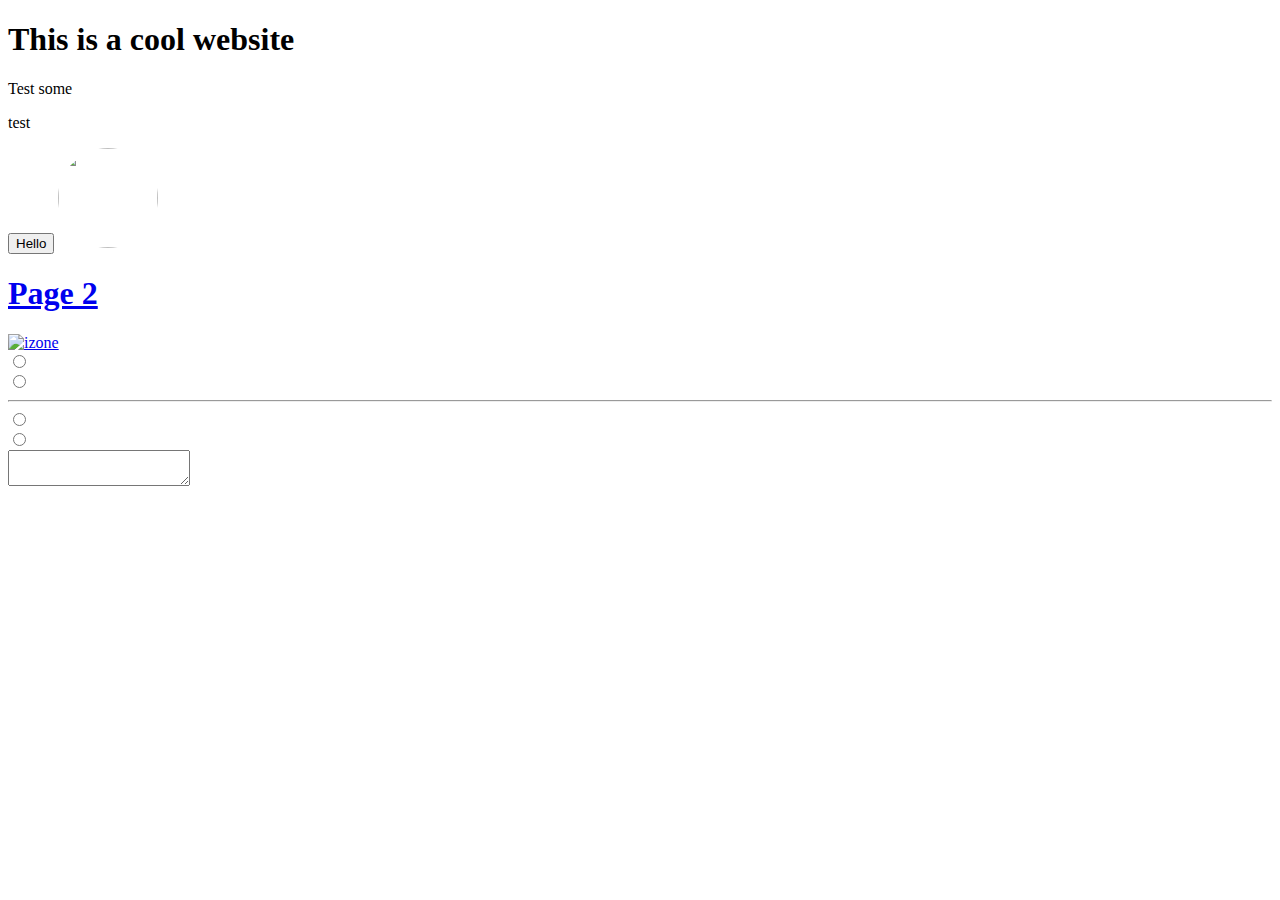
==== index.html @ 36f9b41d "Add files via upload" ====
<!DOCTYPE html>
<html>
     <head >
         <meta charset="UTF -8">
         <meta name="description" content="this is a cool website">
         <title>Riady Irawan </title>

         <style>
           .coba{
             width: 100px;
             height: 100px;
            object-fit: cover;
            object-position: center;
            border-radius: 100px;
           }
         </style>



     </head>
     <body style="background-color: rgb(255, 255, 255);" >
       <h1><div style="color: rgb(0, 0, 0);">This is a cool website</div></h1>

       <div>Test some </div>
       <p>test</p>
       <button>Hello</button>
    


        <img class="coba" src="bloom.jpg"/>
      <a href="page2.html"><h1>Page 2</h1></a>
      <a href="bloom.jpg"><img width="600" height="" src="bloom.jpg" alt="izone"/></a>
     <div><input name="tombol" type="radio"></div>
     <div><input name="tombol" type="radio"></div> 
     <hr>
     <div><input name="tombl"type="radio"></div> 
     <div><input name="tombl"type="radio"></div> 
     
      <textarea>
        
      </textarea>


     </body> 







</html>
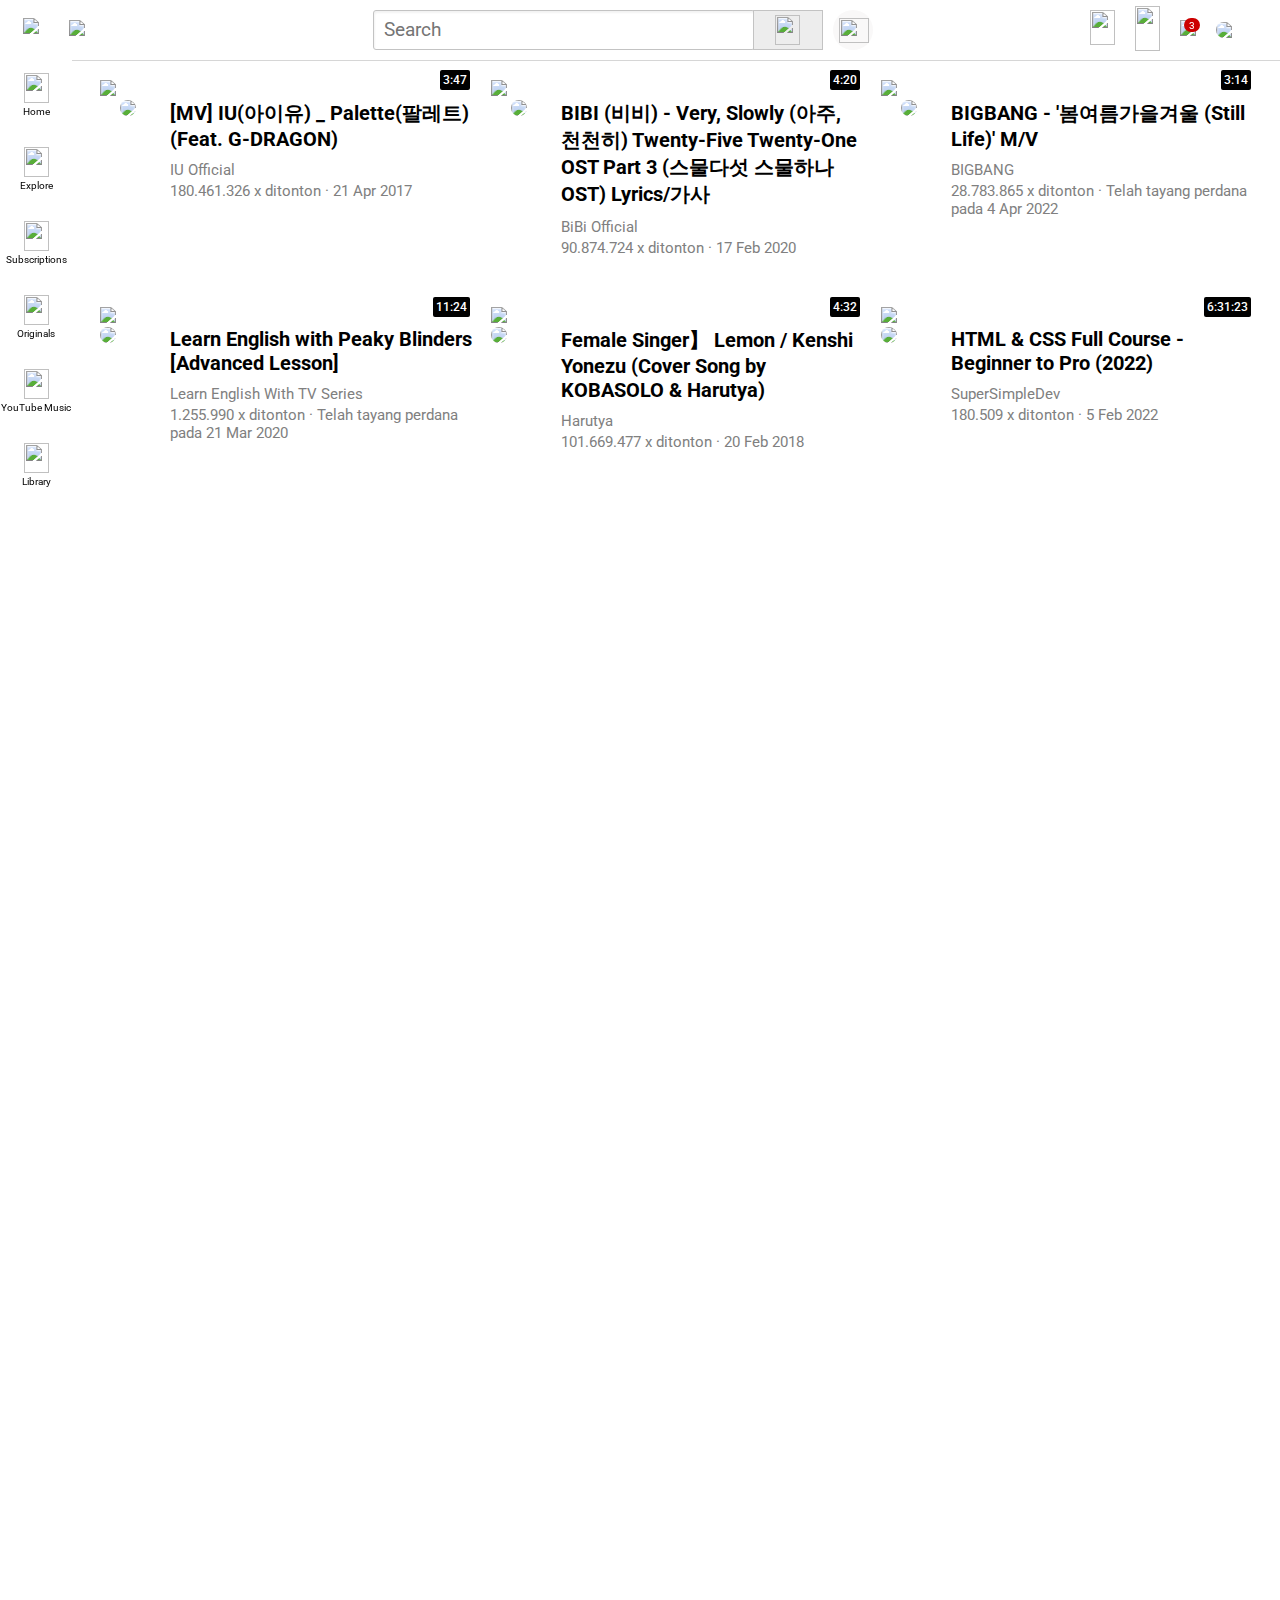
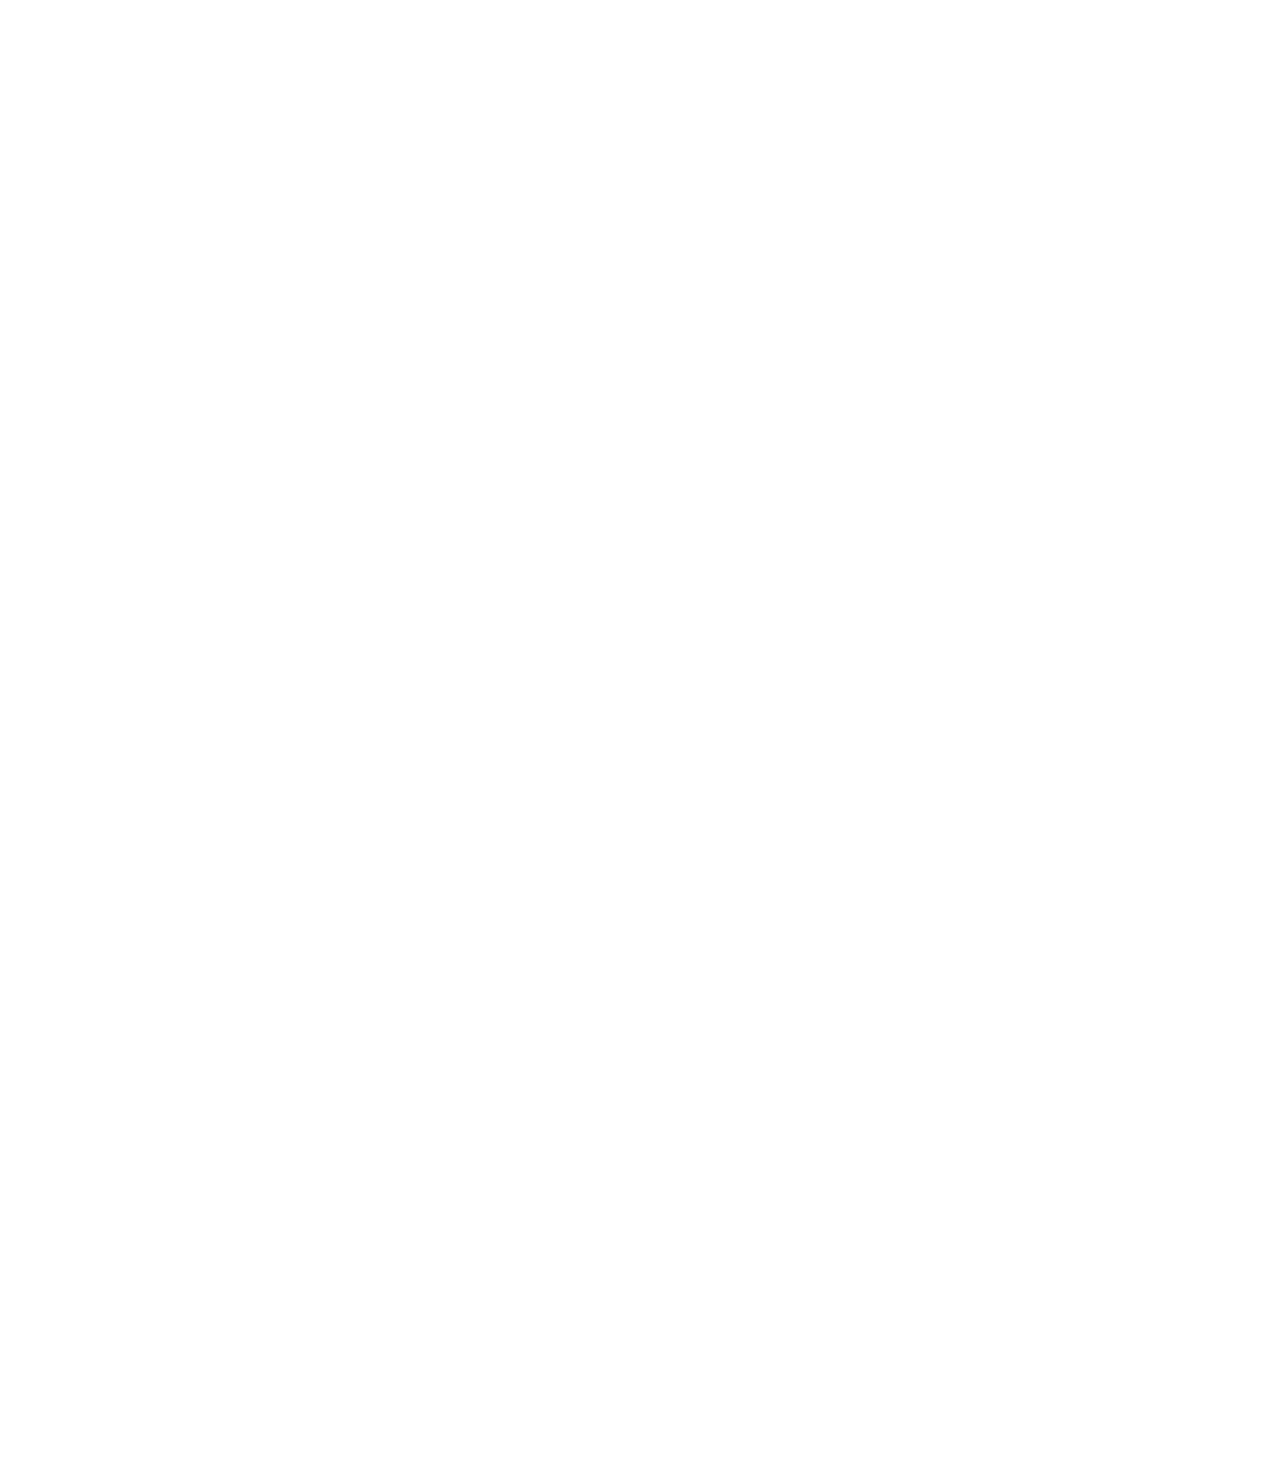
==== commit 324582b0: "Rename youtube.html to index.html" ====
--- a/index.html
+++ b/index.html
@@ -1,52 +1,252 @@
 <!DOCTYPE html>
 <html>
-     <head >
-         <meta charset="UTF -8">
-         <meta name="description" content="this is a cool website">
-         <title>Riady Irawan </title>
-
-         <style>
-           .coba{
-             width: 100px;
-             height: 100px;
-            object-fit: cover;
-            object-position: center;
-            border-radius: 100px;
-           }
-         </style>
-
-
-
-     </head>
-     <body style="background-color: rgb(255, 255, 255);" >
-       <h1><div style="color: rgb(0, 0, 0);">This is a cool website</div></h1>
-
-       <div>Test some </div>
-       <p>test</p>
-       <button>Hello</button>
-    
-
-
-        <img class="coba" src="bloom.jpg"/>
-      <a href="page2.html"><h1>Page 2</h1></a>
-      <a href="bloom.jpg"><img width="600" height="" src="bloom.jpg" alt="izone"/></a>
-     <div><input name="tombol" type="radio"></div>
-     <div><input name="tombol" type="radio"></div> 
-     <hr>
-     <div><input name="tombl"type="radio"></div> 
-     <div><input name="tombl"type="radio"></div> 
-     
-      <textarea>
+    <head>
+        <title>Youtube.com</title>
+        <link rel="stylesheet" href="iu.css">
+        <link rel="stylesheet" href="izone.css">
+        <link rel="stylesheet" href="atas.css">
+        <link rel="stylesheet" href="sidebar.css">
+        <link rel="preconnect" href="https://fonts.googleapis.com">
+        <link rel="preconnect" href="https://fonts.gstatic.com" crossorigin>  
+        <link href="https://fonts.googleapis.com/css2?family=Roboto:wght@400;500;700&display=swap" rel="stylesheet">
         
-      </textarea>
-
-
-     </body> 
-
-
-
-
-
-
-
-</html>+        
+    </head>
+    <body >
+
+      <div class="atas">
+        <div class="atas-kiri">
+            <img class = "garis-tiga" src="icon/hamburger-menu.svg">
+            <img class ="youtube-button" src="icon/youtube-logo.svg">
+        </div>
+        <div class="atas-tengah">
+          <input class="search-bar" type="search" placeholder="Search">
+          <button class="button-search">
+            <img class="search-button" src="icon/search.svg">
+            <div class="headhover">Search</div>
+          </button>
+         
+          <button class="search-voice-button">
+            <img class="voice-search" src="icon/voice-search-icon.svg">
+            <div class="headhover">Search with your voice</div>
+          </button>
+        </div>
+        <div class ="atas-kanan">
+          <div class="upload-contain">
+            <img class="upload-button" src="icon/upload.svg">
+            <div class="headhover">Create</div>
+          </div>
+         <div class="ytapps-contain">
+           <img class="youtube-apps-button" src="icon/youtube-apps.svg">
+           <div class="headhover">YouTube apps</div>
+         </div>
+          <div class="notif-contain">
+            <div class="angka-notif">
+              <div class="angka-dalam-notif ">3</div>
+              <img class="notif-button" src="icon/notifications.svg">
+              <div class="headhover">Notifications</div>
+            </div>
+          </div>
+           
+            <img  class="profil"src="logo/logo iu.jpg">
+
+        </div>
+      </div>
+
+
+
+
+      <div class="sidebar">
+        <div class="sidebar-link">
+          <img class ="home-button"src="icon/home.svg">
+          <p>Home</p>
+        </div>
+         <div class="sidebar-link">
+          <img class ="explore-button"src="icon/explore.svg">
+          <p>Explore</p>
+         </div>
+         <div class="sidebar-link">
+            <img class="subs" src="icon/subscriptions.svg">
+           <p>Subscriptions</p>
+         </div>
+         <div class="sidebar-link">
+            <img class="original" src="icon/originals.svg">
+           <p>Originals</p>
+         </div>
+         <div class="sidebar-link">
+           <img class="yt-music" src="icon/youtube-music.svg">
+          <p>YouTube Music</p>
+         </div>
+          <div class="sidebar-link">
+            <img class="library" src="icon/library.svg">
+            <p>Library</p>
+          </div>
+         
+      </div>
+
+
+
+
+
+
+  <div class="video-grid" >
+        <div class="palette">
+            <div class="thumbnail">
+                <div class="video-time">
+                3:47
+          </div>
+                <a href="https://www.youtube.com/watch?v=d9IxdwEFk1c"><img class="iu" src="thumbnail/iu pltt.png"></a>
+               
+            </div>
+            <div class="desc-iu">
+                <div class="profil">
+                    <a href="https://www.youtube.com/channel/UC3SyT4_WLHzN7JmHQwKQZww"><img  class="iu-profil"src="logo/logo iu.jpg"></a>
+                </div>
+                <div class ="video-info">
+                  <a href="https://www.youtube.com/watch?v=d9IxdwEFk1c"><p class ="judul">
+                    [MV] IU(아이유) _ Palette(팔레트) (Feat. G-DRAGON)
+                    </p></a>
+                    <a href="https://www.youtube.com/channel/UC3SyT4_WLHzN7JmHQwKQZww"><p class="channel">
+                    IU Official
+                    </p></a>
+                    <p class ="view">
+                    180.461.326 x ditonton &#183; 21 Apr 2017
+                    </p>
+                </div>
+            </div>  
+        </div>
+      <div class="palette">
+            <div class="thumbnail">
+              <div class="video-time">
+                4:20
+          </div>
+              <a href="https://www.youtube.com/watch?v=_hgSiJzCDJQ&list=RD_hgSiJzCDJQ&start_radio=1"><img class="iu" src="thumbnail/bibi.webp"></a>
+            </div>
+
+          <div class="desc-iu">
+                <div class="profil">
+                  <a href="https://www.youtube.com/channel/UCDkKuGZovR6UUYkUgtW0FlQ"> <img class ="iu-profil"src="logo/logoizone.jpg"></a>
+                </div>
+                <div class="video-info">
+                  <a href="https://www.youtube.com/watch?v=_hgSiJzCDJQ&list=RD_hgSiJzCDJQ&start_radio=1"><p class ="judul" >
+                      BIBI (비비) - Very, Slowly (아주, 천천히) Twenty-Five Twenty-One OST Part 3 (스물다섯 스물하나 OST) Lyrics/가사
+                    </p></a>
+                    <a href="https://www.youtube.com/channel/UCDkKuGZovR6UUYkUgtW0FlQ"> <p class="channel">
+                      BiBi Official
+                    </p></a>
+                    <p class ="view">
+                      90.874.724 x ditonton &#183; 17 Feb 2020
+                    </p>
+                </div>
+            </div>  
+      </div>
+      <div class="palette">
+        <div class="thumbnail">
+          <div class="video-time">
+            3:14
+      </div>
+            <a href="https://www.youtube.com/watch?v=eN5mG_yMDiM&list=RDGMEM0s70dY0AfCwh3LqQ-Bv1xgVMeN5mG_yMDiM&start_radio=1"><img class="iu" src="thumbnail/bigbang.webp"></a>
+        </div>
+        <div class="desc-iu">
+            <div class="profil">
+              <a href="https://www.youtube.com/channel/UCzw-C7fNfs018R1FzIKnlaA"> <img  class="iu-profil"src="logo/bb.jpg"></a>
+            </div>
+            <div class ="video-info">
+              <a href="https://www.youtube.com/watch?v=eN5mG_yMDiM&list=RDGMEM0s70dY0AfCwh3LqQ-Bv1xgVMeN5mG_yMDiM&start_radio=1"> <p class ="judul">
+                  BIGBANG - '봄여름가을겨울 (Still Life)' M/V
+                </p></a>
+               <a href="https://www.youtube.com/channel/UCzw-C7fNfs018R1FzIKnlaA"> <p class="channel">
+                  BIGBANG
+                </p></a>
+                <p class ="view">
+                  28.783.865 x ditonton &#183; Telah tayang perdana pada 4 Apr 2022
+                </p>
+            </div>
+        </div>  
+    </div>
+    <div class="fiesta">
+        <div class="thumbnail">
+          <div class="video-time">
+            11:24
+      </div>
+         <a href="https://www.youtube.com/watch?v=Fa4jyM-p8zI"> <img class="iu" src="thumbnail/tommy.webp"></a>
+        </div>
+
+      <div class="desc-iu">
+            <div class="profil-izone">
+              <img class ="iu-profil"src="logo/peaky.jpg">
+            </div>
+            <div class="video-info">
+                <p class ="judul">
+                  Learn English with Peaky Blinders [Advanced Lesson]
+                </p>
+                <p class="channel">
+                  
+                    Learn English With TV Series
+                </p>
+                <p class ="view">
+                  1.255.990 x ditonton &#183; Telah tayang perdana pada 21 Mar 2020
+                </p>
+            </div>
+        </div>  
+    </div>
+    <div class="palette">
+      <div class="thumbnail">
+        <div class="video-time">
+          4:32
+    </div>
+          <a href="https://www.youtube.com/watch?v=clU8c2fpk2s"><img class="iu" src="thumbnail/harutya.jpg"></a>
+      </div>
+      <div class="desc-iu">
+          <div class="profil-izone">
+              <img  class="iu-profil"src="logo/haru.jpg">
+          </div>
+          <div class ="video-info">
+              <p class ="judul">
+                Female Singer】 Lemon / Kenshi Yonezu (Cover Song by KOBASOLO & Harutya)
+              </p>
+              <p class="channel">
+              Harutya
+              </p>
+              <p class ="view">
+                101.669.477 x ditonton &#183; 20 Feb 2018
+              </p>
+          </div>
+      </div>  
+    </div>
+    <div class="fiesta">
+      <div class="thumbnail">
+        <div class="video-time">
+          6:31:23
+    </div>
+       <a href="https://www.youtube.com/watch?v=G3e-cpL7ofc&t=21230s"> <img class="iu" src="thumbnail/bro.webp"></a>
+      </div>
+
+    <div class="desc-iu">
+          <div class="profil-izone">
+            <img class ="iu-profil"src="logo/dev.jpg">
+          </div>
+          <div class="video-info">
+              <p class ="judul">
+                HTML & CSS Full Course - Beginner to Pro (2022)
+              </p>
+              <p class="channel">
+                
+                    SuperSimpleDev
+              </p>
+              <p class ="view">
+                180.509 x ditonton &#183; 5 Feb 2022
+              </p>
+          </div>
+      </div>  
+    </div>
+ </div>  
+          
+
+
+
+
+
+    </body>
+
+</html>
--- a/iu.css
+++ b/iu.css
@@ -0,0 +1,81 @@
+p{
+    font-family: roboto,arial;
+    font-size: 10px;
+    margin-top: 0;
+    margin-bottom: 10px;
+}
+.video-grid{
+    display: grid;
+              grid-template-columns: 1fr 1fr 1fr;
+              column-gap: 16px;
+              row-gap: 40px;
+}
+@media(max-width: 750px){
+.video-grid{
+    grid-template-columns: 1fr 1fr;
+}
+}
+body{
+    margin:0;
+    padding-top: 80px;
+    height: 3000px;
+    padding-left: 100px;
+    padding-right: 24px;
+}
+
+.iu{
+    width: 100%;  
+    cursor: pointer;
+}
+.thumbnail{
+    position: relative;
+}
+.palette{
+    display: inline-block;
+    vertical-align: top;
+    position: relative;
+    
+}
+.desc-iu{
+   
+    display: grid;
+    grid-template-columns: 70px 1fr;
+    
+}
+
+.judul{
+    
+    font-size: 20px;
+    font-weight: bold;
+    margin-top: 0;
+    cursor: pointer;
+    
+    
+
+}
+.channel{
+    
+    color: grey;
+    padding-top:0;
+    font-size: 15px;
+    padding-bottom: 0px;
+    margin-bottom: 3px;
+    cursor: pointer;
+}
+.view{
+    font-size: 15px;
+    color: grey;
+    padding-top: 0px;
+    margin-top: 0;
+}
+.iu-profil{
+    width: 40px;
+    border-radius: 30px; 
+    cursor: pointer;
+}
+.video-info a{
+    vertical-align: top;
+    text-decoration: none;
+    color: black;
+    
+}
--- a/izone.css
+++ b/izone.css
@@ -0,0 +1,16 @@
+.fiesta{
+    display: inline-block;
+    vertical-align: top;
+    
+}
+
+
+.foto-izone{
+    display:inline-block ;
+    width: 100%;
+}
+.logo-izone{
+    width: 50px;
+    border-radius: 30px;
+    
+}
--- a/atas.css
+++ b/atas.css
@@ -0,0 +1,245 @@
+.atas{
+    height: 60px;
+    display: flex;
+    flex-direction: row;
+    justify-content: space-between;
+    position: fixed;
+    top: 0;
+    left:0;
+    right: 0;
+    background-color: rgb(255, 255, 255);
+    border-bottom-width: 1px;
+    border-bottom-style: solid;
+    border-bottom-color: rgb(214, 214, 214);
+    z-index: 100;
+    
+}
+.atas-kiri{
+    
+    width: 150px;
+    display: flex;
+    flex: 1fr 1fr;
+    align-items: center;
+}
+.garis-tiga{
+    height:25px;   
+    margin-left: 23px;
+    cursor: pointer;
+
+}
+.youtube-button{
+    height: 20px;
+    margin-left: 30px;
+    cursor: pointer;
+}
+
+.atas-tengah{
+   
+    display: flex;
+    flex: 1;
+    margin-left: 70px;
+    margin-right: 35px;
+    max-width: 500px;
+    align-items: centerbu;
+}
+.search-bar{
+    height: 40px;
+    margin-top: 10px;
+   padding-left: 10px;
+    flex: 1;
+    font-size: 18px;
+    border-style: solid;
+    border-width: 1px;
+    border-color: rgb(195, 195, 195);
+    border-radius: 3px;
+    box-shadow: inset 1px 2px 2px rgba(0,0,0,0.05);
+    width: 0;
+}
+.search-bar::placeholder{
+font-size: 19px;
+font-family: Roboto,arial;
+}
+.button-search{
+    height: 40px;
+    width: 70px;
+    margin-top: 10px;
+    background-color: rgb(237, 237, 237);
+    border-width: 1px;
+    border-style: solid;
+    border-color:rgb(195, 195, 195); 
+    margin-left: -2px;
+    margin-right: 10px;
+    cursor: pointer;
+    position: relative;
+}
+.search-button{
+    height: 30px;
+    width: 25px;
+    margin-top: 2px;
+    cursor: pointer;
+}
+.button-search .headhover{
+    position: absolute;
+    background-color: rgb(76, 76, 76);
+    color:white;
+    font-family: roboto,arial;
+    font-size: 12px;
+    opacity: 0;
+    padding: 5px;
+    padding-top: 7px;
+    padding-bottom: 7px;
+    border-radius: 2px;
+    top:55px;
+    right: 5;
+    transition: opacity 0.15s;
+    pointer-events: none;
+}
+.button-search:hover .headhover,
+.search-voice-button:hover .headhover,
+.upload-contain:hover .headhover,
+.ytapps-contain:hover .headhover,
+.notif-contain:hover .headhover{
+    opacity: 1;
+}
+.search-voice-button .headhover{
+    position: absolute;
+    background-color: rgb(76, 76, 76);
+    color:white;
+    font-family: roboto,arial;
+    font-size: 12px;
+    opacity: 0;
+    padding: 5px;
+    padding-top: 8px;
+    padding-bottom: 8px;
+    border-radius: 2px;
+    top:70px;
+    right: 500px;
+    transition: opacity 0.15s;
+    pointer-events: none;
+}
+
+
+.voice-search{
+    height: 25px;
+    width: 30px;
+    margin-top: 4px;
+    cursor: pointer;
+    
+}
+.search-voice-button{
+    height: 40px;
+    width: 40px;
+    margin-top: 10px;
+    border-radius: 20px;
+    border: none;
+    background-color: rgb(249, 248, 248);
+    cursor: pointer;
+}
+
+
+
+.atas-kanan{
+    
+    width: 220px;
+    display: flex;  
+   align-items: center;
+    justify-content: center;
+    flex-shrink: 0;
+}
+.upload-contain{
+    display: flex;
+    justify-content: center;
+    
+}
+.upload-contain .headhover{
+    position: absolute;
+    background-color: rgb(76, 76, 76);
+    color:white;
+    font-family: roboto,arial;
+    font-size: 12px;
+    opacity: 0;
+    padding: 5px;
+    padding-top: 8px;
+    padding-bottom: 8px;
+    border-radius: 2px;
+    bottom: -30px;
+    transition: opacity 0.15s;
+    pointer-events: none;
+}
+
+
+.upload-button{
+    height: 35px;
+    width: 25px;
+    cursor: pointer;
+    margin-bottom: 5px;
+    
+}
+.youtube-apps-button{
+    height: 45px;
+    width: 25px;
+    margin-left: 20px;
+    cursor: pointer;
+}
+.ytapps-contain .headhover{
+    position: absolute;
+    background-color: rgb(76, 76, 76);
+    color:white;
+    font-family: roboto,arial;
+    font-size: 12px;
+    opacity: 0;
+    padding: 5px;
+    padding-top: 8px;
+    padding-bottom: 8px;
+    border-radius: 2px;
+    bottom: -30px;
+    transition: opacity 0.15s;
+    pointer-events: none;
+}
+.notif-button{
+    height: 25px;
+    margin-left: 20px;
+    cursor: pointer;
+}
+.notif-contain .headhover{
+    position: absolute;
+    background-color: rgb(76, 76, 76);
+    color:white;
+    font-family: roboto,arial;
+    font-size: 12px;
+    opacity: 0;
+    padding: 5px;
+    padding-top: 8px;
+    padding-bottom: 8px;
+    border-radius: 2px;
+    top:45px;
+    transition: opacity 0.15s;
+    pointer-events: none;
+}
+
+.profil{
+    
+    width: 35px;
+    border-radius: 30px;
+    margin-left: 20px;
+    cursor: pointer;
+}
+.angka-notif{
+  position: relative;
+  
+}
+.angka-dalam-notif{
+    background-color: rgb(204, 0, 0);
+    color: white;
+    font-size: 10px;
+    font-family: roboto,arial;
+    padding-left: 5px;
+    padding-right: 5px;
+    padding-top: 1.5px;
+    padding-bottom: 1.5px;
+    border-radius: 17px;
+    right: -4px;
+    top: -2px;
+    position: absolute;
+    cursor: pointer;
+}
--- a/sidebar.css
+++ b/sidebar.css
@@ -0,0 +1,53 @@
+.sidebar{
+    position: fixed;
+    background-color: rgb(255, 255, 255);
+    display: flex;
+    flex-direction: column;
+    left: 0;
+    bottom:0;
+    top: 60px;
+    width: 72px;
+    align-items: center;
+    flex: 100px,100px,100px,100px,100px,100px;
+    z-index: 200;
+    padding-top: 3px;
+}
+.sidebar-link{
+    font-size: 10px;
+    width: 74px;
+    height: 74px;
+    display: flex;
+    flex-direction: column;
+    justify-content: center;
+    align-items: center;
+    cursor: pointer;
+    
+}
+.sidebar-link:hover{
+    cursor: pointer;
+    background-color: rgb(231, 231, 231);
+}
+.sidebar-link img{
+    height: 30px;
+    width: 25px;
+    margin-bottom: 3px;
+    
+    
+}
+
+
+.video-time{
+    position: absolute;
+    background-color: rgb(0, 0, 0);
+    color: white;
+    bottom: 10px;
+    right: 5px;
+    font-family: Roboto, arial;
+    font-size: 12px;
+    font-weight: 500;
+    padding-left: 3px;
+    padding-right: 3px;
+    padding-top: 3px;
+    padding-bottom: 3px;
+    border-radius: 2px;
+}
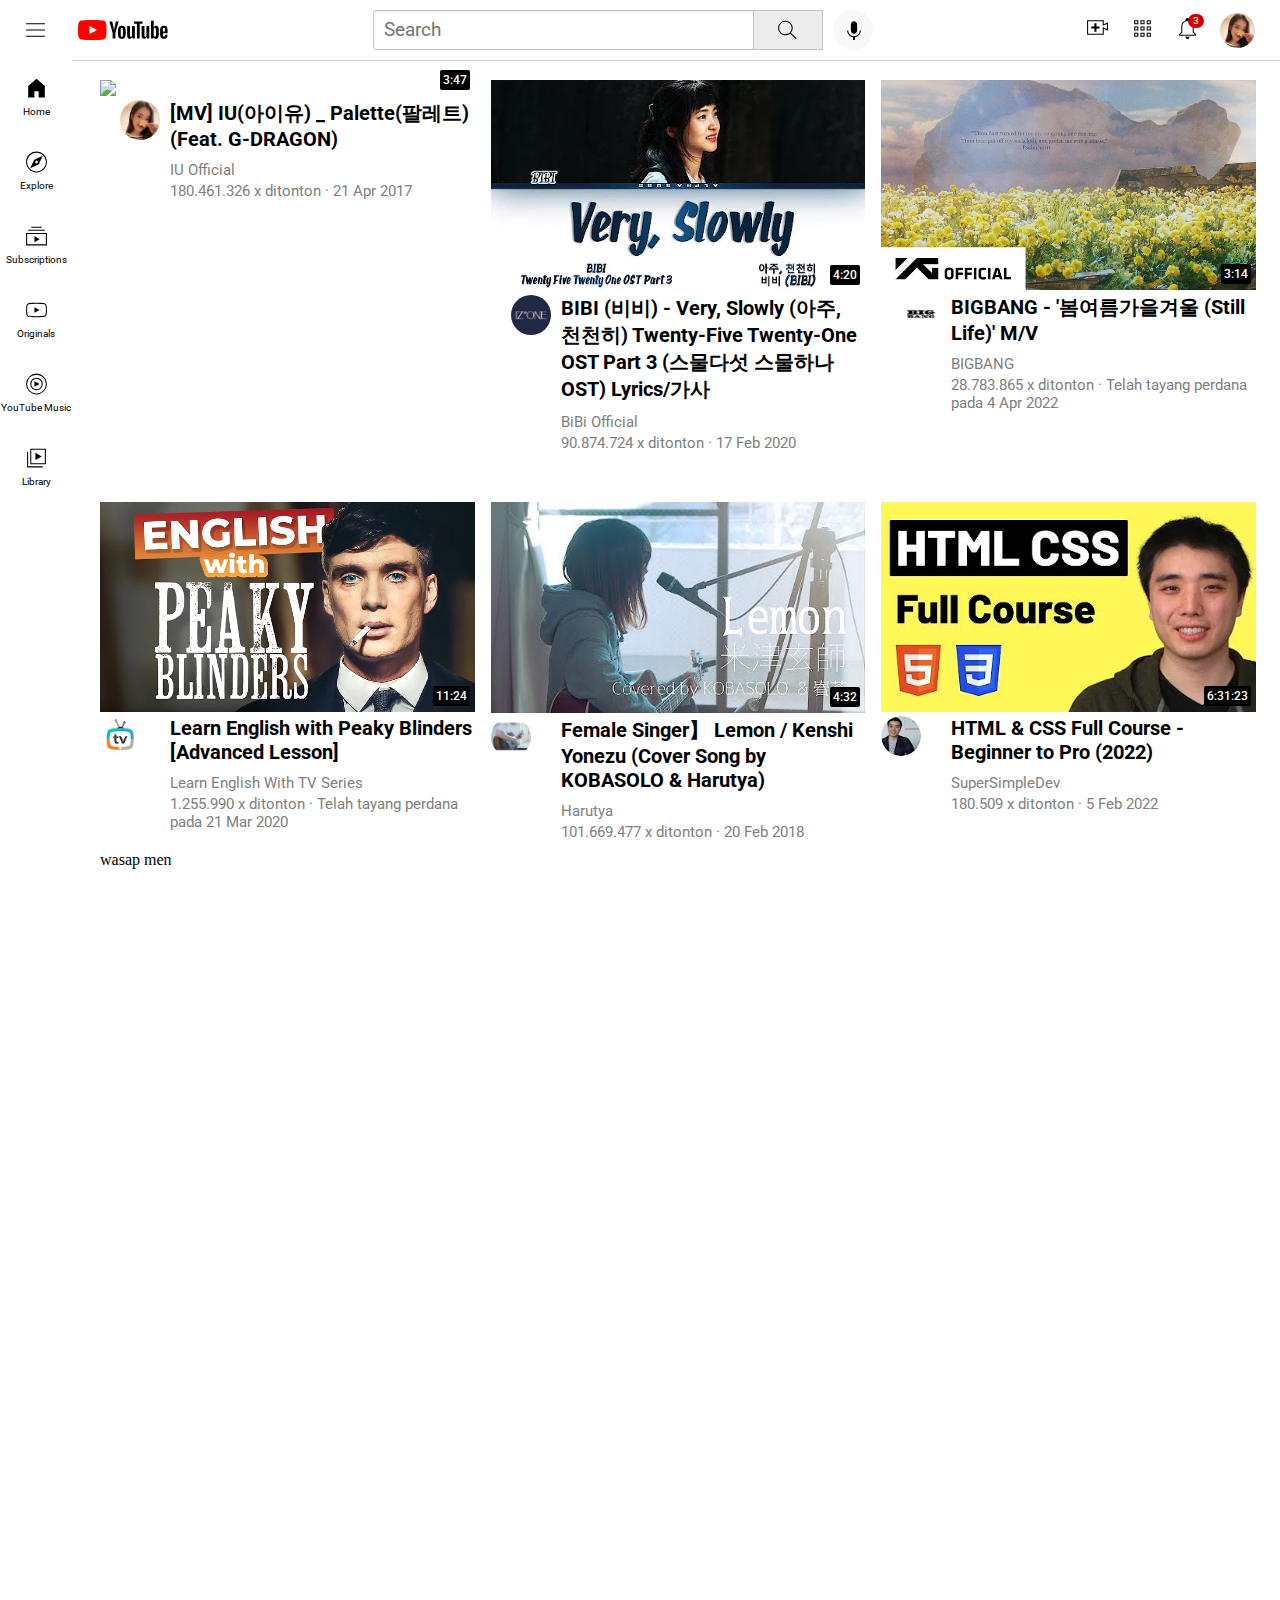
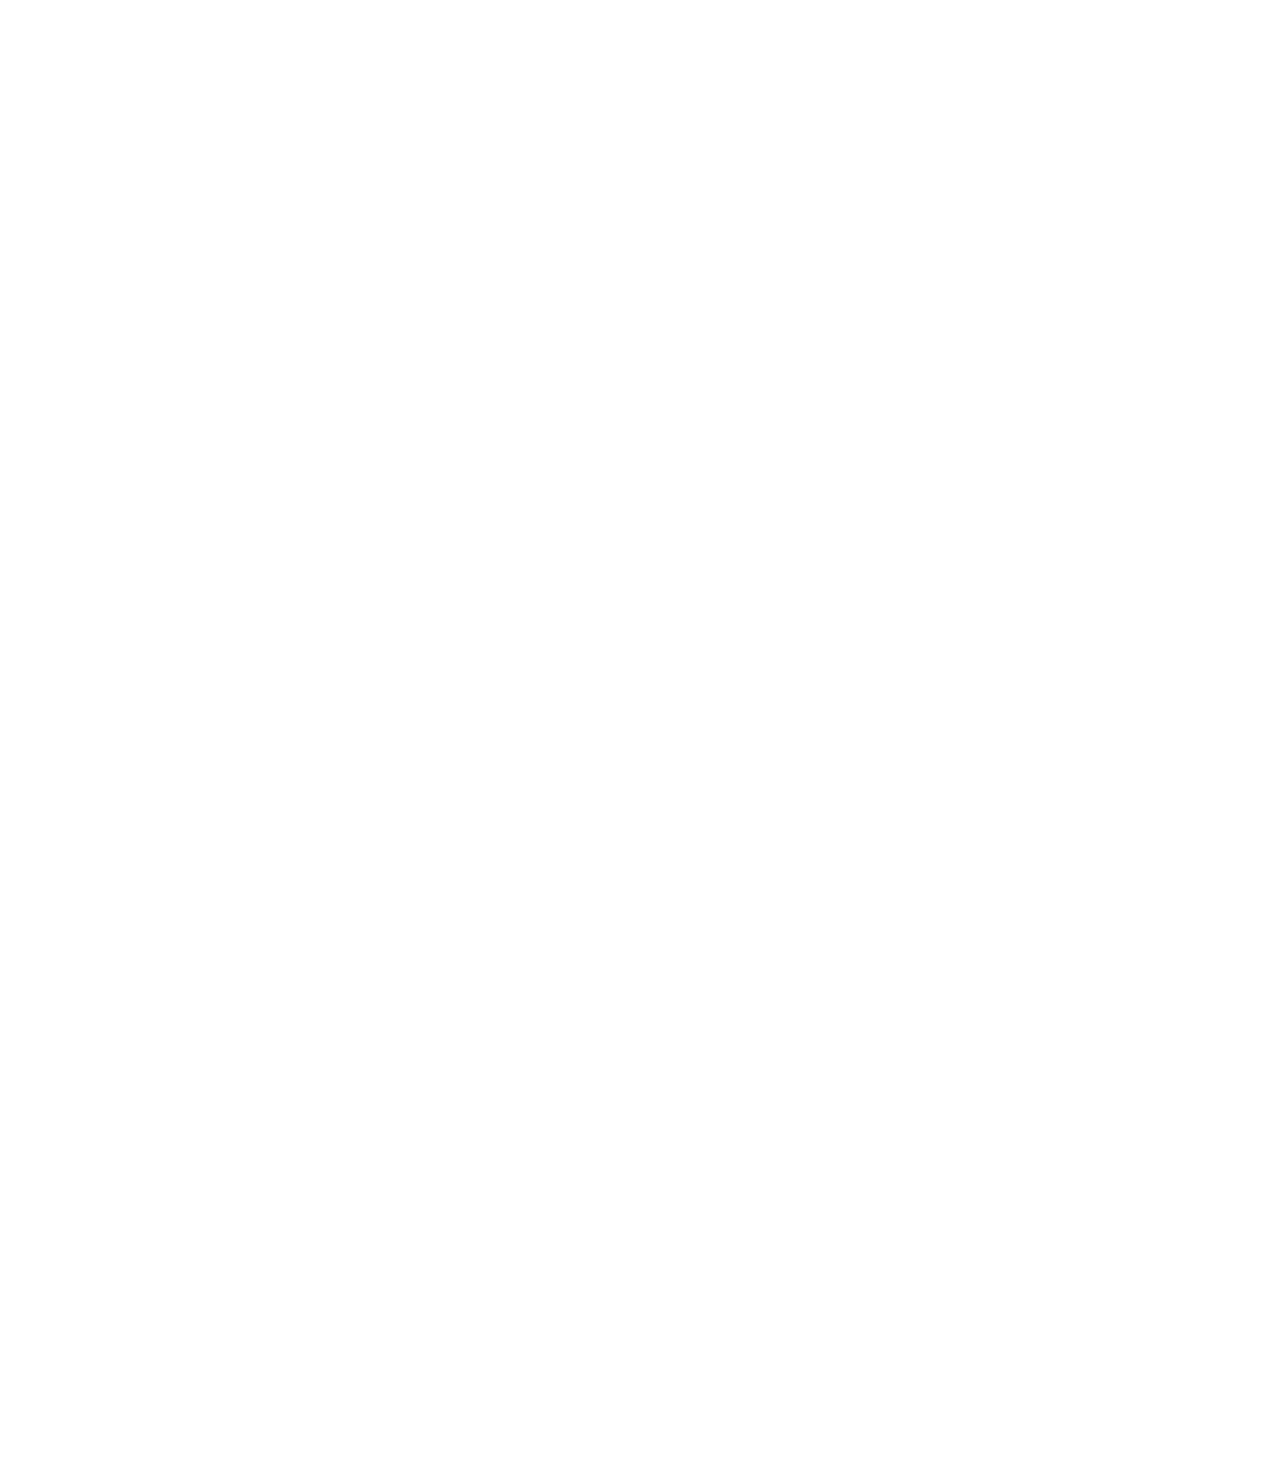
==== commit 58a20f65: "Update index.html" ====
--- a/index.html
+++ b/index.html
@@ -243,7 +243,7 @@
  </div>  
           
 
-
+wasap men
 
 
 
